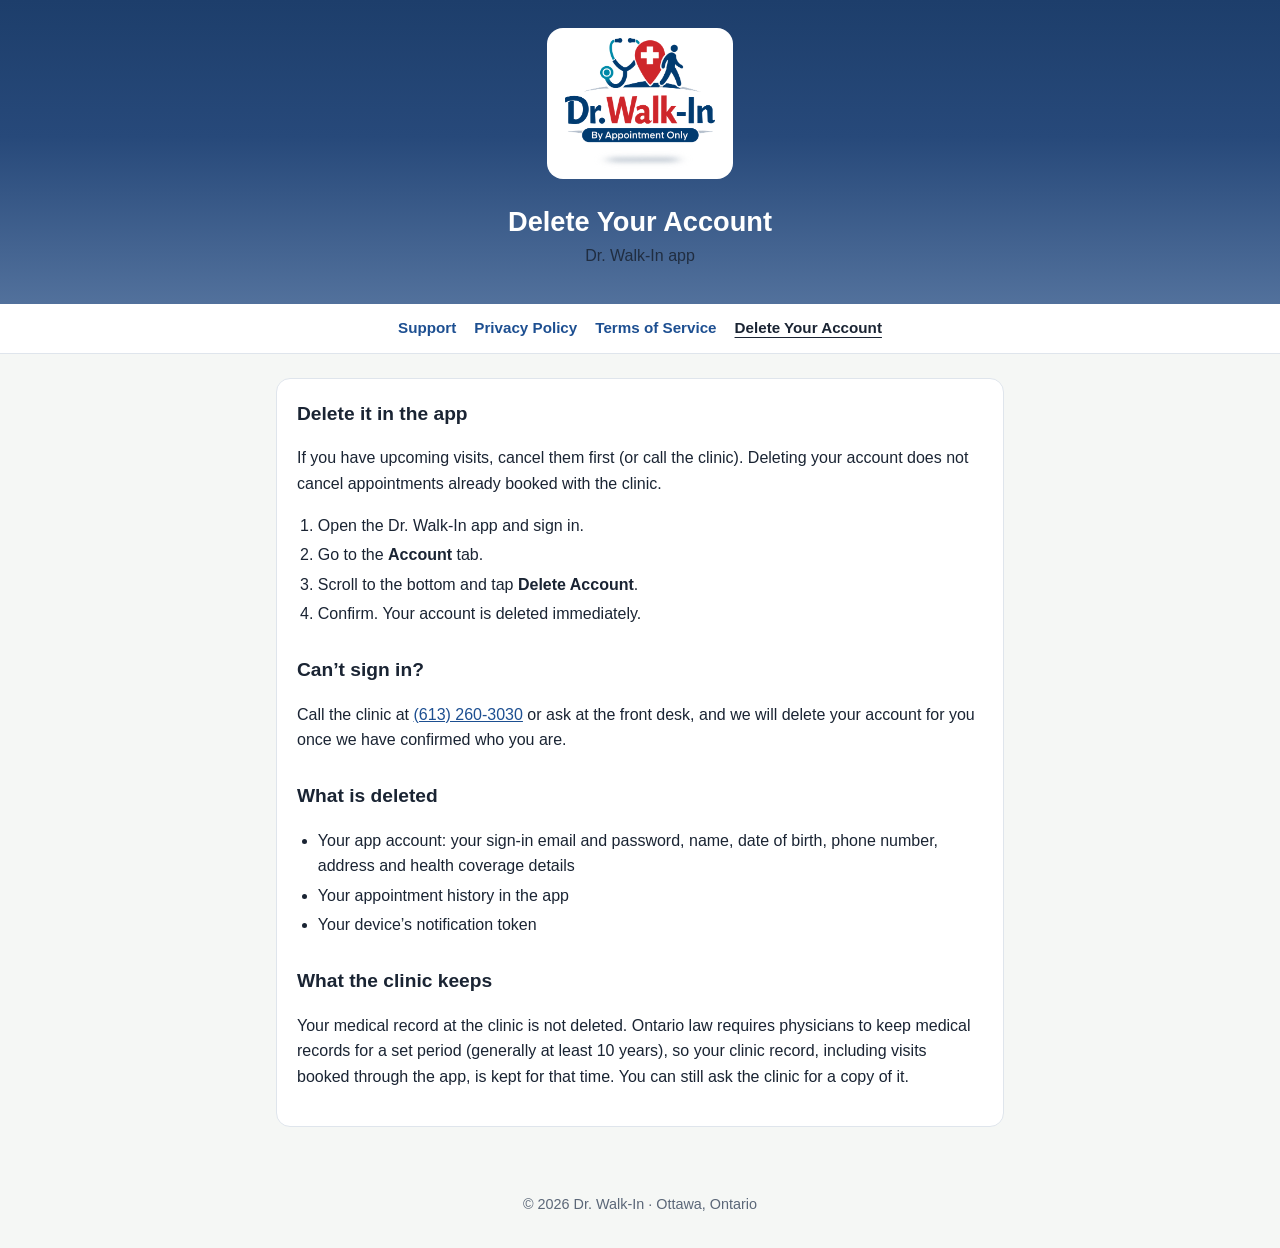
==== delete-account.html @ 5c7dd504 "Add the store listing kit, public web pages, and accurate legal text store/: App Store Connect and G" ====
<!doctype html>
<html lang="en">
<head>
  <meta charset="utf-8">
  <meta name="viewport" content="width=device-width, initial-scale=1">
  <title>Delete Your Dr. Walk-In Account</title>
  <meta name="description" content="How to delete your Dr. Walk-In app account, and what is deleted and kept.">
  <link rel="icon" href="favicon.png">
  <link rel="stylesheet" href="style.css">
</head>
<body>
  <header>
    <div class="brand"><img src="logo.png" alt="Dr. Walk-In, by appointment only"></div>
    <h1>Delete Your Account</h1>
    <p>Dr. Walk-In app</p>
  </header>
  <nav>
    <a href="index.html">Support</a>
    <a href="privacy.html">Privacy Policy</a>
    <a href="terms.html">Terms of Service</a>
    <a href="delete-account.html" aria-current="page">Delete Your Account</a>
  </nav>
  <main>
    <div class="card">
      <h2>Delete it in the app</h2>
      <p>If you have upcoming visits, cancel them first (or call the clinic). Deleting your account does not cancel appointments already booked with the clinic.</p>
      <ol>
        <li>Open the Dr. Walk-In app and sign in.</li>
        <li>Go to the <strong>Account</strong> tab.</li>
        <li>Scroll to the bottom and tap <strong>Delete Account</strong>.</li>
        <li>Confirm. Your account is deleted immediately.</li>
      </ol>

      <h2>Can’t sign in?</h2>
      <p>Call the clinic at <a href="tel:+16132603030">(613) 260-3030</a> or ask at the front desk, and we will delete your account for you once we have confirmed who you are.</p>

      <h2>What is deleted</h2>
      <ul>
        <li>Your app account: your sign-in email and password, name, date of birth, phone number, address and health coverage details</li>
        <li>Your appointment history in the app</li>
        <li>Your device’s notification token</li>
      </ul>

      <h2>What the clinic keeps</h2>
      <p>Your medical record at the clinic is not deleted. Ontario law requires physicians to keep medical records for a set period (generally at least 10 years), so your clinic record, including visits booked through the app, is kept for that time. You can still ask the clinic for a copy of it.</p>
    </div>
  </main>
  <footer>© 2026 Dr. Walk-In · Ottawa, Ontario</footer>
</body>
</html>
---- style.css ----
:root {
  --navy: #1d3e6b;
  --navy-soft: #27497a;
  --red: #d32f2f;
  --text: #1a2433;
  --muted: #5b6778;
  --line: #dfe5ec;
  --page: #f5f7f5;
  --card: #ffffff;
  --link: #1d4f91;
}

@media (prefers-color-scheme: dark) {
  :root {
    --text: #e8edf3;
    --muted: #a7b3c2;
    --line: #2c3a4d;
    --page: #0f1722;
    --card: #162131;
    --link: #8fb8ee;
  }
}

* { box-sizing: border-box; }

html { -webkit-text-size-adjust: 100%; }

body {
  margin: 0;
  background: var(--page);
  color: var(--text);
  font-family: -apple-system, BlinkMacSystemFont, "Segoe UI", Roboto, "Helvetica Neue", Arial, sans-serif;
  font-size: 16px;
  line-height: 1.6;
}

header {
  background: linear-gradient(180deg, #1d3e6b 0%, #27497a 45%, #52719c 100%);
  color: #fff;
  padding: 28px 16px 36px;
  text-align: center;
}

header .brand {
  display: inline-block;
  background: #fff;
  border-radius: 16px;
  padding: 10px 18px;
}

header .brand img { display: block; width: 150px; height: auto; }

header h1 { margin: 18px 0 4px; font-size: 1.7rem; line-height: 1.25; }
header p { margin: 0; opacity: 0.85; }

nav {
  display: flex;
  flex-wrap: wrap;
  justify-content: center;
  gap: 6px 18px;
  padding: 12px 16px;
  background: var(--card);
  border-bottom: 1px solid var(--line);
  font-size: 0.95rem;
}

nav a { color: var(--link); text-decoration: none; font-weight: 600; }
nav a[aria-current="page"] { color: var(--text); text-decoration: underline; text-underline-offset: 4px; }

main {
  max-width: 760px;
  margin: 0 auto;
  padding: 24px 16px 48px;
}

.card {
  background: var(--card);
  border: 1px solid var(--line);
  border-radius: 14px;
  padding: 20px;
  margin-bottom: 18px;
}

h2 { font-size: 1.2rem; margin: 28px 0 8px; color: var(--text); }
.card h2:first-child { margin-top: 0; }
h3 { font-size: 1.02rem; margin: 18px 0 4px; }

p, li { color: var(--text); }
.muted { color: var(--muted); }
.updated { color: var(--muted); font-style: italic; margin-top: 0; }

a { color: var(--link); }

ul, ol { padding-left: 1.3rem; }
li { margin: 4px 0; }

.callout {
  border-left: 4px solid var(--red);
  background: var(--card);
  padding: 12px 16px;
  border-radius: 8px;
  margin: 16px 0;
}

.locations { display: grid; grid-template-columns: repeat(auto-fit, minmax(220px, 1fr)); gap: 12px; }
.locations .card { margin: 0; }
.locations h3 { margin-top: 0; }

footer {
  text-align: center;
  color: var(--muted);
  font-size: 0.9rem;
  padding: 0 16px 32px;
}
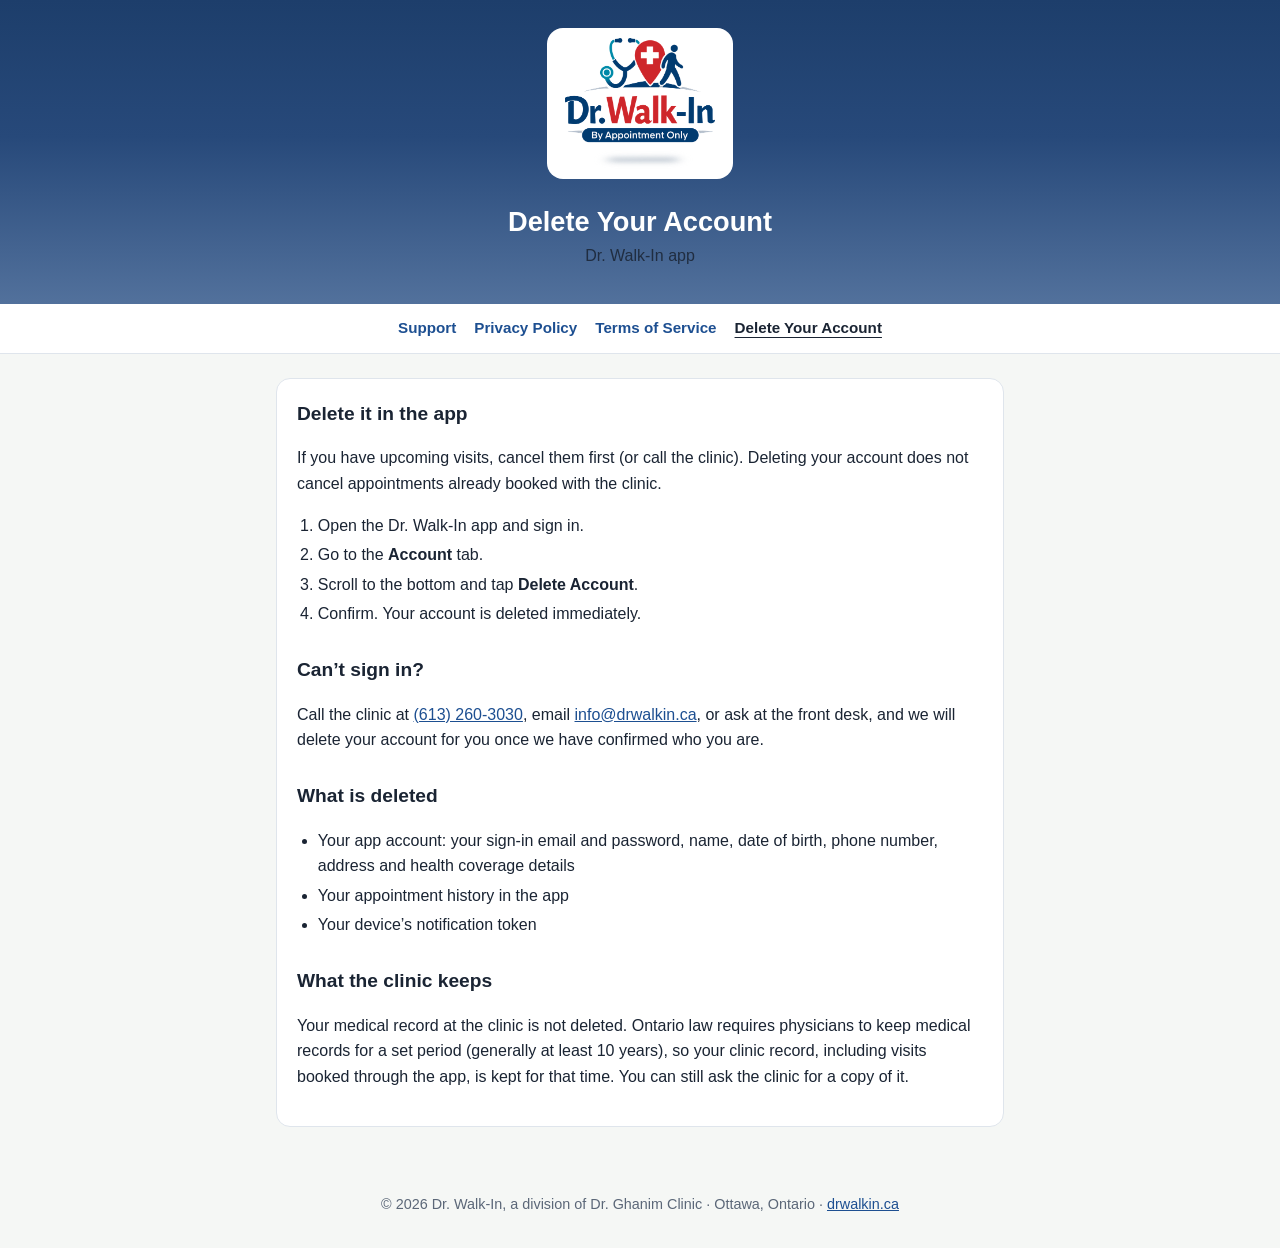
==== commit edbf1a56: "Use the clinic's own details from drwalkin.ca Contact email info@drwalkin.ca and "Dr. Walk-In, a div" ====
--- a/delete-account.html
+++ b/delete-account.html
@@ -32,7 +32,7 @@
       </ol>
 
       <h2>Can’t sign in?</h2>
-      <p>Call the clinic at <a href="tel:+16132603030">(613) 260-3030</a> or ask at the front desk, and we will delete your account for you once we have confirmed who you are.</p>
+      <p>Call the clinic at <a href="tel:+16132603030">(613) 260-3030</a>, email <a href="mailto:info@drwalkin.ca">info@drwalkin.ca</a>, or ask at the front desk, and we will delete your account for you once we have confirmed who you are.</p>
 
       <h2>What is deleted</h2>
       <ul>
@@ -45,6 +45,6 @@
       <p>Your medical record at the clinic is not deleted. Ontario law requires physicians to keep medical records for a set period (generally at least 10 years), so your clinic record, including visits booked through the app, is kept for that time. You can still ask the clinic for a copy of it.</p>
     </div>
   </main>
-  <footer>© 2026 Dr. Walk-In · Ottawa, Ontario</footer>
+  <footer>© 2026 Dr. Walk-In, a division of Dr. Ghanim Clinic · Ottawa, Ontario · <a href="https://drwalkin.ca">drwalkin.ca</a></footer>
 </body>
 </html>
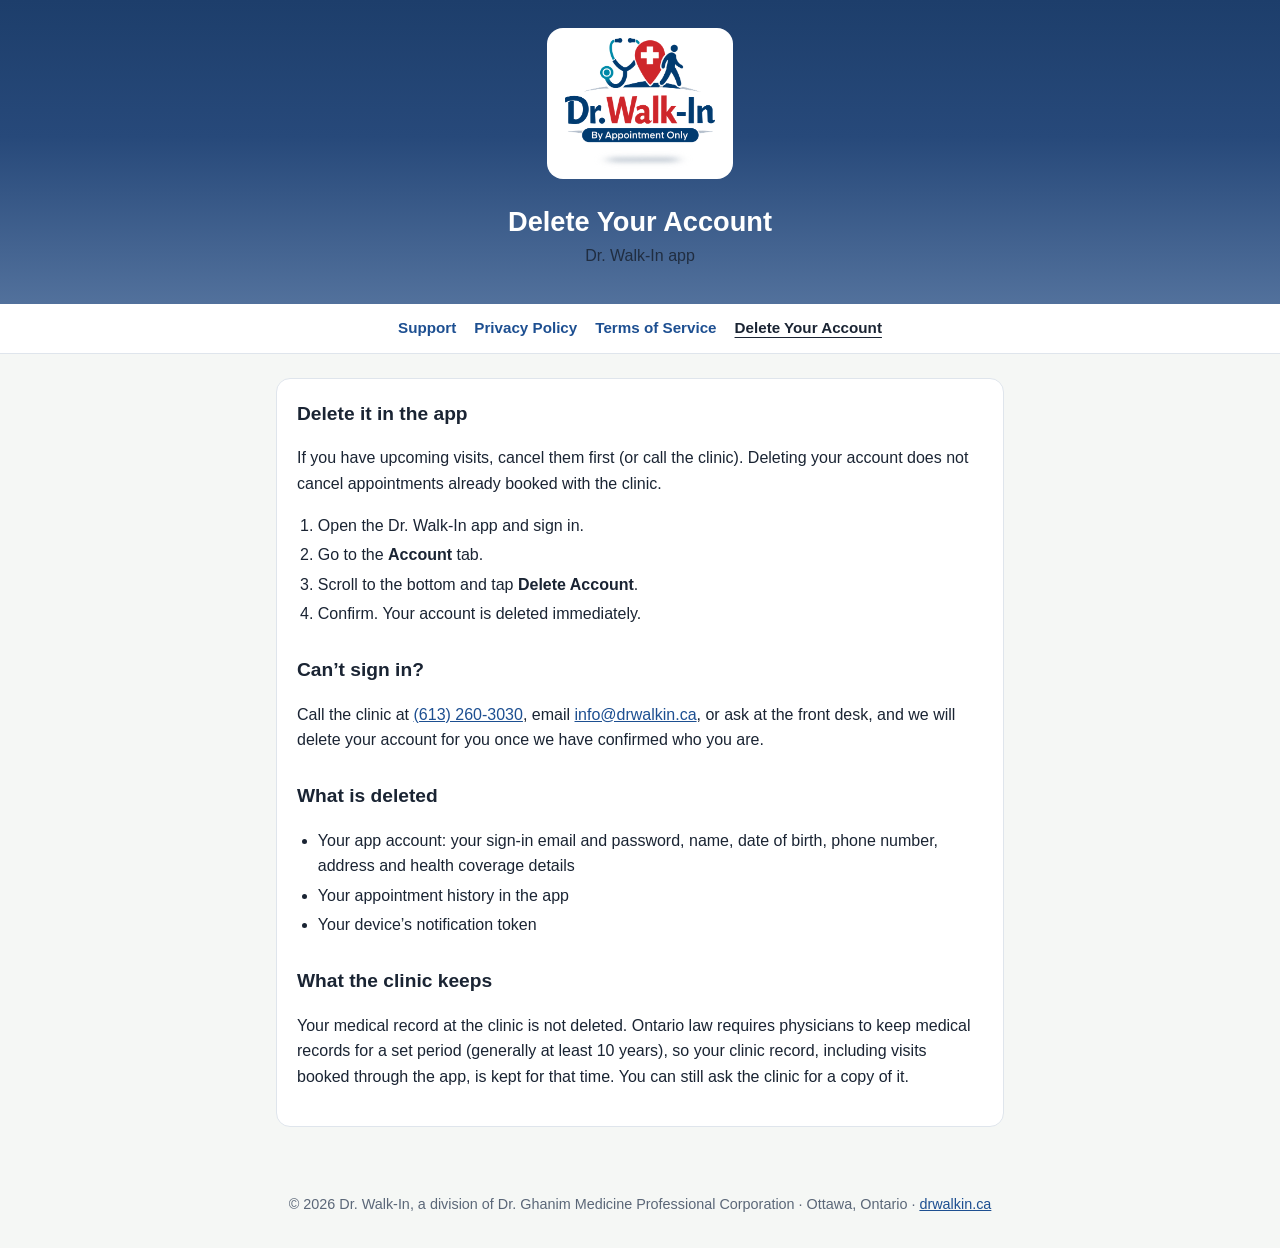
==== commit cc0b447c: "Use the clinic's legal name, and add the Apple and D-U-N-S guide Dr. Ghanim Medicine Professional Co" ====
--- a/delete-account.html
+++ b/delete-account.html
@@ -45,6 +45,6 @@
       <p>Your medical record at the clinic is not deleted. Ontario law requires physicians to keep medical records for a set period (generally at least 10 years), so your clinic record, including visits booked through the app, is kept for that time. You can still ask the clinic for a copy of it.</p>
     </div>
   </main>
-  <footer>© 2026 Dr. Walk-In, a division of Dr. Ghanim Clinic · Ottawa, Ontario · <a href="https://drwalkin.ca">drwalkin.ca</a></footer>
+  <footer>© 2026 Dr. Walk-In, a division of Dr. Ghanim Medicine Professional Corporation · Ottawa, Ontario · <a href="https://drwalkin.ca">drwalkin.ca</a></footer>
 </body>
 </html>
